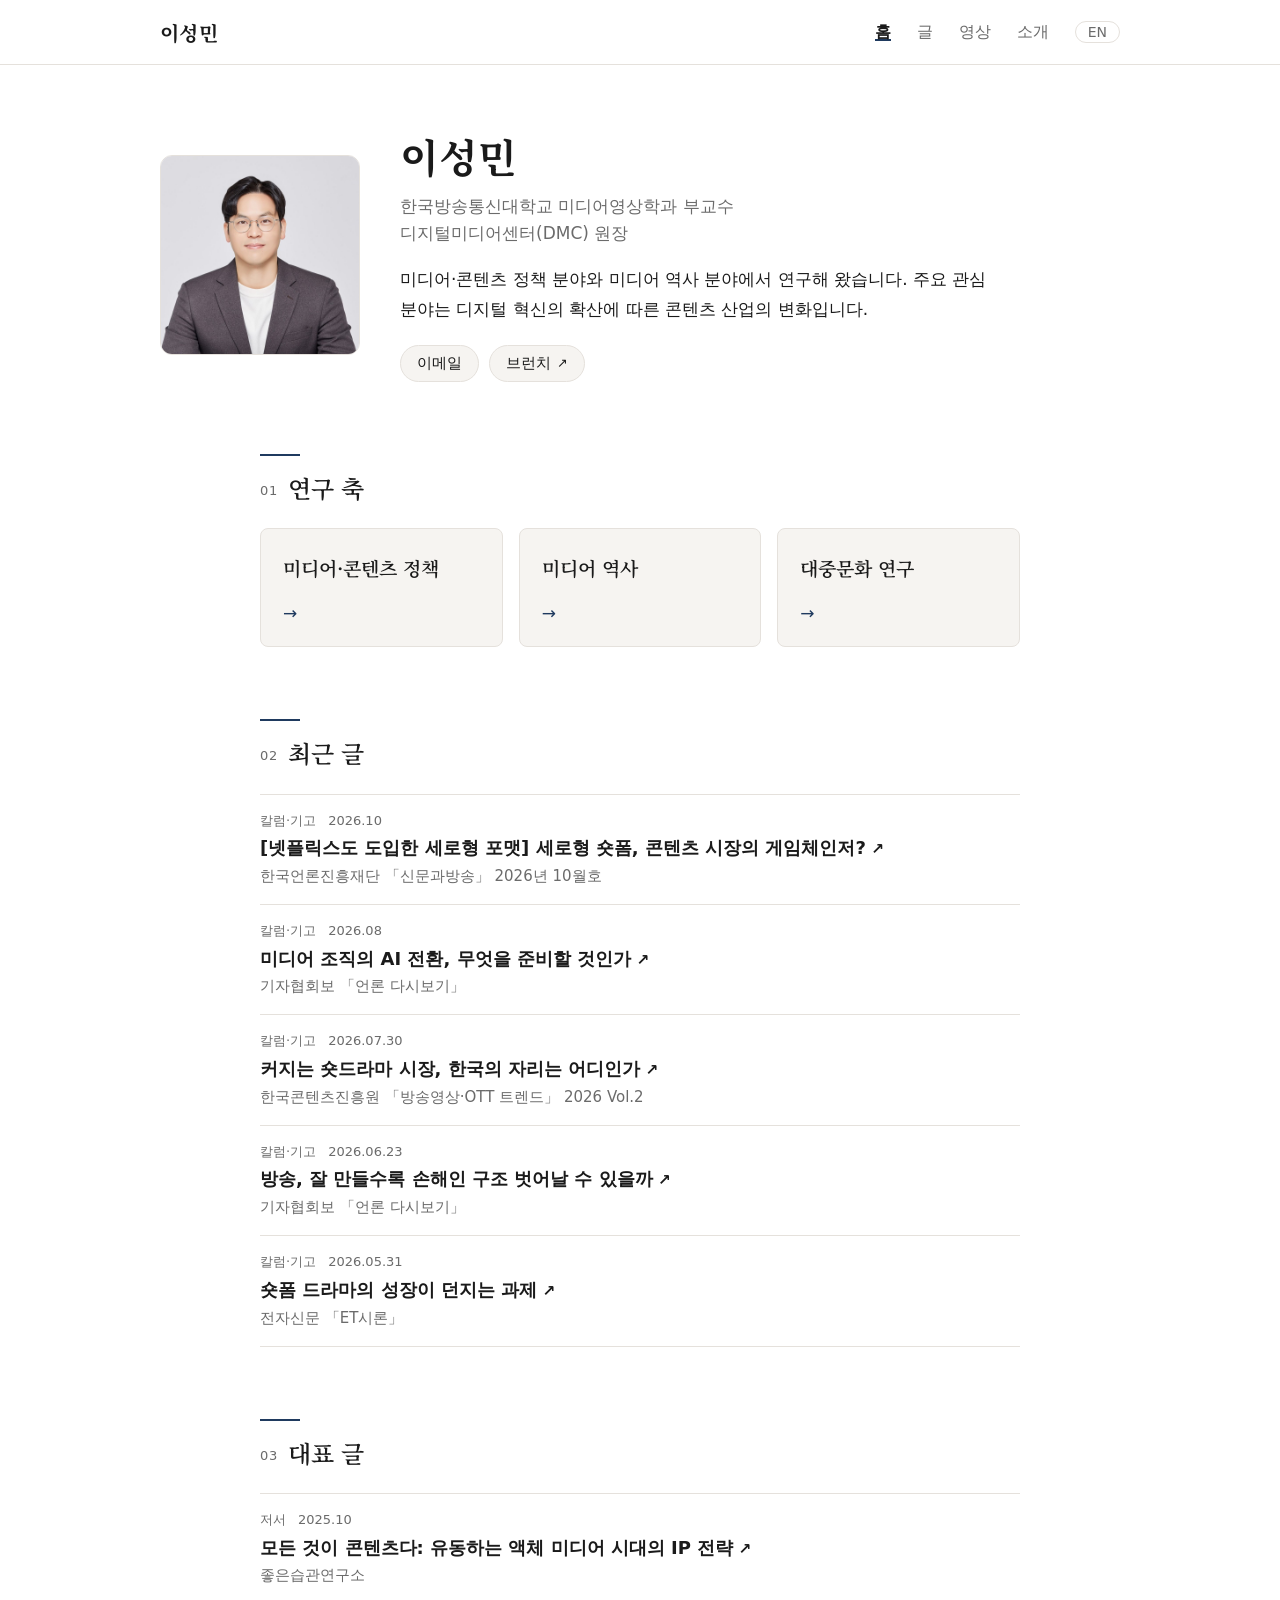
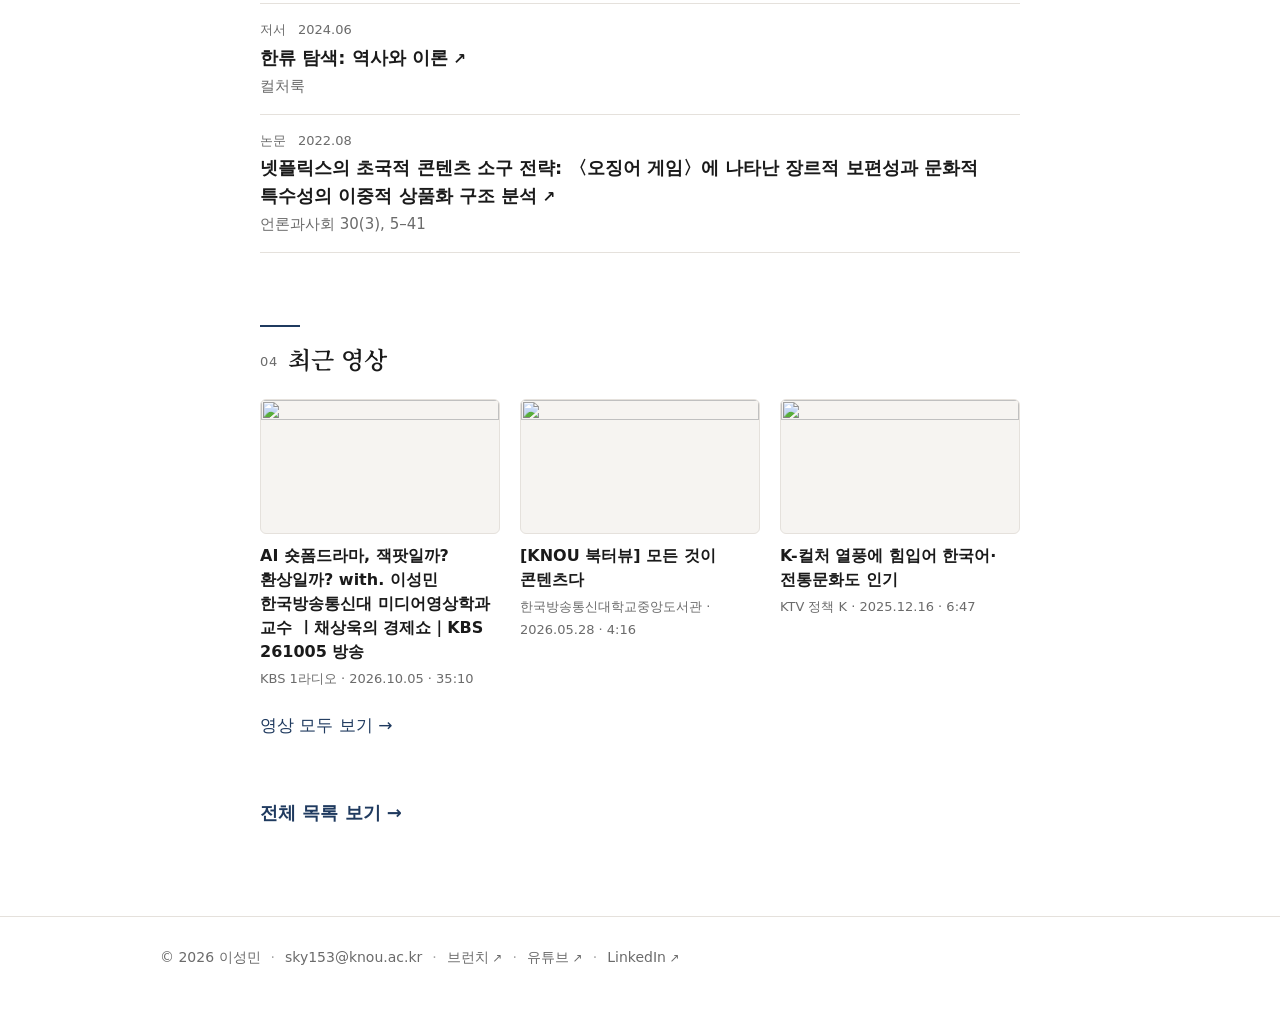
==== index.html @ f835ebbb "사이트 갱신" ====
<!DOCTYPE html><html lang="ko"><head><meta charset="utf-8"><meta name="viewport" content="width=device-width, initial-scale=1"><title>이성민 — 미디어·콘텐츠 연구자</title><meta name="description" content="미디어·콘텐츠 연구자 이성민의 칼럼·논문·저서·연구보고서와 강의·출연 영상 모음."><link rel="canonical" href="https://starskyplum153.github.io/"><link rel="alternate" hreflang="ko" href="https://starskyplum153.github.io/"><link rel="alternate" hreflang="en" href="https://starskyplum153.github.io/en/"><link rel="alternate" hreflang="x-default" href="https://starskyplum153.github.io/"><link rel="icon" type="image/svg+xml" href="/favicon.svg"><link rel="sitemap" href="/sitemap-index.xml"><meta name="color-scheme" content="dark light"><meta name="theme-color" content="#14110f" media="(prefers-color-scheme: dark)"><meta name="theme-color" content="#ffffff" media="(prefers-color-scheme: light)"><meta property="og:type" content="website"><meta property="og:site_name" content="이성민 — 미디어·콘텐츠 연구자"><meta property="og:title" content="이성민 — 미디어·콘텐츠 연구자"><meta property="og:description" content="미디어·콘텐츠 연구자 이성민의 칼럼·논문·저서·연구보고서와 강의·출연 영상 모음."><meta property="og:url" content="https://starskyplum153.github.io/"><meta property="og:locale" content="ko_KR"><meta property="og:image" content="https://starskyplum153.github.io/images/profile.jpg"><meta name="twitter:card" content="summary"><link rel="preconnect" href="https://fonts.googleapis.com"><link rel="preconnect" href="https://fonts.gstatic.com" crossorigin><link rel="preconnect" href="https://cdn.jsdelivr.net" crossorigin><link rel="stylesheet" href="https://fonts.googleapis.com/css2?family=Noto+Serif+KR:wght@600;700&display=swap"><link rel="stylesheet" href="https://cdn.jsdelivr.net/gh/orioncactus/pretendard@v1.3.9/dist/web/variable/pretendardvariable-dynamic-subset.min.css"><script>
      document.documentElement.classList.add('js');
      document.addEventListener('astro:after-swap', function () { document.documentElement.classList.add('js'); });
    </script><meta name="astro-view-transitions-enabled" content="true"><meta name="astro-view-transitions-fallback" content="animate"><script type="module" src="/_astro/ClientRouter.astro_astro_type_script_index_0_lang.CYDbzu1r.js"></script><link rel="stylesheet" href="/_astro/Base.D7Mw3_2_.css"><style>.video-title[data-astro-cid-bnnieqso],.video-meta[data-astro-cid-bnnieqso]{margin:0}.video-title[data-astro-cid-bnnieqso]{margin:10px 0 4px}
.work[data-astro-cid-6okrshuk]{border-top:1px solid var(--line);padding:20px 0}.work[data-astro-cid-6okrshuk].compact{padding:16px 0}.meta[data-astro-cid-6okrshuk]{color:var(--muted);font-variant-numeric:tabular-nums;gap:12px;font-size:13px;line-height:1.5;display:flex}.title[data-astro-cid-6okrshuk]{font-family:var(--sans);margin:4px 0 2px;font-size:18px;font-weight:700;line-height:1.55}.title[data-astro-cid-6okrshuk] a[data-astro-cid-6okrshuk]{color:var(--text)}.title[data-astro-cid-6okrshuk] a[data-astro-cid-6okrshuk]:hover{color:var(--accent)}.in-ko[data-astro-cid-6okrshuk]{color:var(--muted);margin-left:6px;font-size:13px;font-weight:400}.title-en[data-astro-cid-6okrshuk]{color:var(--muted);margin:0 0 2px;font-size:16px;font-style:italic;line-height:1.6}.byline[data-astro-cid-6okrshuk]{margin:2px 0 0;font-size:16px;line-height:1.6}.compact[data-astro-cid-6okrshuk] .byline[data-astro-cid-6okrshuk]{color:var(--muted);font-size:15px}.summary[data-astro-cid-6okrshuk]{color:var(--muted);margin:4px 0 0;font-size:14px;line-height:1.6}.extras[data-astro-cid-6okrshuk]{flex-wrap:wrap;gap:6px;margin:10px 0 0;display:flex}
.photo[data-astro-cid-6gkthxv2]{object-fit:cover;background:var(--surface);border-radius:12px;flex:none}.photo[data-astro-cid-6gkthxv2].round{border-radius:50%}.placeholder[data-astro-cid-6gkthxv2]{font-family:var(--serif);color:var(--accent);justify-content:center;align-items:center;font-size:64px;font-weight:700;display:flex}
.intro[data-astro-cid-bkwvb2u2]{grid-template-columns:200px 1fr;align-items:center;gap:40px;padding-top:16px;display:grid}.name[data-astro-cid-bkwvb2u2]{margin-bottom:10px;font-size:40px}.titles[data-astro-cid-bkwvb2u2]{color:var(--muted);flex-direction:column;margin:0;line-height:1.6;display:flex}.tagline[data-astro-cid-bkwvb2u2]{max-width:620px;margin:18px 0 0}@media (width<=640px){.intro[data-astro-cid-bkwvb2u2]{grid-template-columns:1fr;gap:24px}.intro[data-astro-cid-bkwvb2u2] .photo{width:140px;height:140px}.name[data-astro-cid-bkwvb2u2]{font-size:32px}}.axes[data-astro-cid-bkwvb2u2]{grid-template-columns:repeat(3,minmax(0,1fr));gap:16px;margin:0;padding:0;list-style:none;display:grid}.axes[data-astro-cid-bkwvb2u2] a[data-astro-cid-bkwvb2u2]{border:1px solid var(--line);background:var(--surface);height:100%;color:var(--text);border-radius:8px;flex-direction:column;gap:6px;padding:22px 22px 18px;display:flex}.axes[data-astro-cid-bkwvb2u2] a[data-astro-cid-bkwvb2u2]:hover{border-color:var(--accent);text-decoration:none}.axis-title[data-astro-cid-bkwvb2u2]{font-family:var(--serif);font-size:19px;font-weight:600}.axis-desc[data-astro-cid-bkwvb2u2]{color:var(--muted);font-size:15px;line-height:1.65}.axis-go[data-astro-cid-bkwvb2u2]{color:var(--accent);margin-top:auto;padding-top:8px}@media (width<=767px){.axes[data-astro-cid-bkwvb2u2]{grid-template-columns:1fr}}.home-videos[data-astro-cid-bkwvb2u2]{grid-template-columns:repeat(3,minmax(0,1fr))}@media (width<=767px){.home-videos[data-astro-cid-bkwvb2u2]{grid-template-columns:1fr}}.work-list[data-astro-cid-bkwvb2u2]{border-bottom:1px solid var(--line);margin:0;padding:0;list-style:none}.note[data-astro-cid-bkwvb2u2]{margin:-12px 0 16px}.more[data-astro-cid-bkwvb2u2]{margin:20px 0 0}.all-works[data-astro-cid-bkwvb2u2]{margin-top:56px;font-size:18px;font-weight:600}
</style></head><body><a class="skip-link" href="#main">본문 바로가기</a><header class="site-header" data-astro-cid-nen7h5rs><div class="container wide bar" data-astro-cid-nen7h5rs><a class="brand" href="/" data-astro-cid-nen7h5rs>이성민</a><button class="menu-toggle" type="button" aria-expanded="false" aria-controls="site-nav" aria-label="메뉴 열기" data-astro-cid-nen7h5rs><span aria-hidden="true" data-astro-cid-nen7h5rs></span></button><nav id="site-nav" class="site-nav" aria-label="주 메뉴" data-astro-cid-nen7h5rs><ul data-astro-cid-nen7h5rs><li data-astro-cid-nen7h5rs><a href="/" aria-current="page" data-astro-cid-nen7h5rs>홈</a></li><li data-astro-cid-nen7h5rs><a href="/works/" data-astro-cid-nen7h5rs>글</a></li><li data-astro-cid-nen7h5rs><a href="/videos/" data-astro-cid-nen7h5rs>영상</a></li><li data-astro-cid-nen7h5rs><a href="/about/" data-astro-cid-nen7h5rs>소개</a></li><li class="lang-switch" data-astro-cid-nen7h5rs><a href="/en/" hreflang="en" lang="en" aria-label="English version" data-lang-switch data-astro-cid-nen7h5rs>EN</a></li></ul></nav></div></header><script type="module">function e(){let e=document.querySelector(`.menu-toggle`),t=document.getElementById(`site-nav`);e&&t&&e.addEventListener(`click`,()=>{let n=e.getAttribute(`aria-expanded`)===`true`;e.setAttribute(`aria-expanded`,String(!n)),t.classList.toggle(`open`,!n)});let n=document.querySelector(`[data-lang-switch]`);n&&n.addEventListener(`click`,()=>{let e=new URL(n.href);e.search=location.search,n.href=e.href})}document.addEventListener(`astro:page-load`,e);</script><main id="main"><div class="container wide" data-astro-cid-bkwvb2u2><section class="intro" data-astro-cid-bkwvb2u2><img class="photo framed" src="/images/profile.jpg" alt="이성민" width="200" height="200" style="width:200px;height:200px" data-astro-cid-6gkthxv2><div class="intro-text" data-astro-cid-bkwvb2u2><h1 class="name" data-astro-cid-bkwvb2u2>이성민</h1><p class="titles" data-astro-cid-bkwvb2u2><span data-astro-cid-bkwvb2u2>한국방송통신대학교 미디어영상학과 부교수</span><span data-astro-cid-bkwvb2u2>디지털미디어센터(DMC) 원장</span></p><p class="tagline" data-astro-cid-bkwvb2u2>미디어·콘텐츠 정책 분야와 미디어 역사 분야에서 연구해 왔습니다. 주요 관심 분야는 디지털 혁신의 확산에 따른 콘텐츠 산업의 변화입니다.</p><div class="btn-row" data-astro-cid-bkwvb2u2><a class="btn" href="mailto:sky153@knou.ac.kr" data-astro-cid-bkwvb2u2>이메일</a><a class="btn ext" href="https://brunch.co.kr/@sky153" target="_blank" rel="noopener" data-astro-cid-bkwvb2u2>브런치</a></div></div></section></div><div class="container" data-astro-cid-bkwvb2u2><section class="section" aria-labelledby="h-axes" data-astro-cid-bkwvb2u2><h2 class="section-title" id="h-axes" data-astro-cid-bkwvb2u2><span class="section-num" data-astro-cid-bkwvb2u2>01</span>연구 축</h2><ul class="axes" data-astro-cid-bkwvb2u2><li data-astro-cid-bkwvb2u2><a href="/works/?topic=policy" data-astro-cid-bkwvb2u2><span class="axis-title" data-astro-cid-bkwvb2u2>미디어·콘텐츠 정책</span><span class="axis-go" aria-hidden="true" data-astro-cid-bkwvb2u2>→</span></a></li><li data-astro-cid-bkwvb2u2><a href="/works/?topic=history" data-astro-cid-bkwvb2u2><span class="axis-title" data-astro-cid-bkwvb2u2>미디어 역사</span><span class="axis-go" aria-hidden="true" data-astro-cid-bkwvb2u2>→</span></a></li><li data-astro-cid-bkwvb2u2><a href="/works/?topic=industry,hallyu" data-astro-cid-bkwvb2u2><span class="axis-title" data-astro-cid-bkwvb2u2>대중문화 연구</span><span class="axis-go" aria-hidden="true" data-astro-cid-bkwvb2u2>→</span></a></li></ul></section><section class="section" aria-labelledby="h-recent" data-astro-cid-bkwvb2u2><h2 class="section-title" id="h-recent" data-astro-cid-bkwvb2u2><span class="section-num" data-astro-cid-bkwvb2u2>02</span>최근 글</h2><ul class="work-list" data-astro-cid-bkwvb2u2><li class="work compact" data-tab="column" data-type="column" data-year="2026" data-topics="broadcast,industry" data-tags="숏폼|세로형 포맷|넷플릭스" data-search="[넷플릭스도도입한세로형포맷]세로형숏폼,콘텐츠시장의게임체인저?한국언론진흥재단「신문과방송」2026년10월호newspapers&amp;broadcasting(kpf)숏폼세로형포맷넷플릭스" data-astro-cid-6okrshuk><div class="meta" data-astro-cid-6okrshuk><span class="type" data-astro-cid-6okrshuk>칼럼·기고</span><time datetime="2026-10-01" data-astro-cid-6okrshuk>2026.10</time></div><h3 class="title" data-astro-cid-6okrshuk><a href="https://www.kpf.or.kr/synap/skin/doc.html?fn=P9FHH3F3AMP5QEJ.pdf&amp;rs=/synap/result/research/" target="_blank" rel="noopener" class="ext" data-astro-cid-6okrshuk>[넷플릭스도 도입한 세로형 포맷] 세로형 숏폼, 콘텐츠 시장의 게임체인저?</a></h3><p class="byline" data-astro-cid-6okrshuk>한국언론진흥재단 「신문과방송」 2026년 10월호</p></li><li class="work compact" data-tab="column" data-type="column" data-year="2026" data-topics="industry" data-tags="AI|언론사|제작 관행" data-search="미디어조직의ai전환,무엇을준비할것인가기자협회보「언론다시보기」journalistsassociationofkoreaai언론사제작관행" data-astro-cid-6okrshuk><div class="meta" data-astro-cid-6okrshuk><span class="type" data-astro-cid-6okrshuk>칼럼·기고</span><time datetime="2026-08-01" data-astro-cid-6okrshuk>2026.08</time></div><h3 class="title" data-astro-cid-6okrshuk><a href="http://www.journalist.or.kr/news/article.html?no=61535" target="_blank" rel="noopener" class="ext" data-astro-cid-6okrshuk>미디어 조직의 AI 전환, 무엇을 준비할 것인가</a></h3><p class="byline" data-astro-cid-6okrshuk>기자협회보 「언론 다시보기」</p></li><li class="work compact" data-tab="column" data-type="column" data-year="2026" data-topics="broadcast,industry" data-tags="숏폼|숏드라마|해외 플랫폼" data-search="커지는숏드라마시장,한국의자리는어디인가한국콘텐츠진흥원「방송영상·ott트렌드」2026vol.2koccabroadcasting&amp;otttrend숏폼숏드라마해외플랫폼" data-astro-cid-6okrshuk><div class="meta" data-astro-cid-6okrshuk><span class="type" data-astro-cid-6okrshuk>칼럼·기고</span><time datetime="2026-07-30" data-astro-cid-6okrshuk>2026.07.30</time></div><h3 class="title" data-astro-cid-6okrshuk><a href="https://www.kocca.kr/trendott/2026/vol02/spotlight_1.html" target="_blank" rel="noopener" class="ext" data-astro-cid-6okrshuk>커지는 숏드라마 시장, 한국의 자리는 어디인가</a></h3><p class="byline" data-astro-cid-6okrshuk>한국콘텐츠진흥원 「방송영상·OTT 트렌드」 2026 Vol.2</p></li><li class="work compact" data-tab="column" data-type="column" data-year="2026" data-topics="broadcast,policy" data-tags="제작비|재원 구조|지상파" data-search="방송,잘만들수록손해인구조벗어날수있을까기자협회보「언론다시보기」journalistsassociationofkorea제작비재원구조지상파" data-astro-cid-6okrshuk><div class="meta" data-astro-cid-6okrshuk><span class="type" data-astro-cid-6okrshuk>칼럼·기고</span><time datetime="2026-06-23" data-astro-cid-6okrshuk>2026.06.23</time></div><h3 class="title" data-astro-cid-6okrshuk><a href="http://www.journalist.or.kr/news/article.html?no=61136" target="_blank" rel="noopener" class="ext" data-astro-cid-6okrshuk>방송, 잘 만들수록 손해인 구조 벗어날 수 있을까</a></h3><p class="byline" data-astro-cid-6okrshuk>기자협회보 「언론 다시보기」</p></li><li class="work compact" data-tab="column" data-type="column" data-year="2026" data-topics="broadcast,industry" data-tags="숏폼|숏드라마" data-search="숏폼드라마의성장이던지는과제전자신문「et시론」electronictimes숏폼숏드라마" data-astro-cid-6okrshuk><div class="meta" data-astro-cid-6okrshuk><span class="type" data-astro-cid-6okrshuk>칼럼·기고</span><time datetime="2026-05-31" data-astro-cid-6okrshuk>2026.05.31</time></div><h3 class="title" data-astro-cid-6okrshuk><a href="https://www.etnews.com/20260531000069" target="_blank" rel="noopener" class="ext" data-astro-cid-6okrshuk>숏폼 드라마의 성장이 던지는 과제</a></h3><p class="byline" data-astro-cid-6okrshuk>전자신문 「ET시론」</p></li></ul></section><section class="section" aria-labelledby="h-featured" data-astro-cid-bkwvb2u2><h2 class="section-title" id="h-featured" data-astro-cid-bkwvb2u2><span class="section-num" data-astro-cid-bkwvb2u2>03</span>대표 글</h2><ul class="work-list" data-astro-cid-bkwvb2u2><li class="work compact" data-tab="publication" data-type="book" data-year="2025" data-topics="industry" data-tags="콘텐츠 IP|액체 미디어" data-search="모든것이콘텐츠다:유동하는액체미디어시대의ip전략everythingiscontent:ipstrategyintheageofliquidmedia좋은습관연구소콘텐츠ip액체미디어" data-astro-cid-6okrshuk><div class="meta" data-astro-cid-6okrshuk><span class="type" data-astro-cid-6okrshuk>저서</span><time datetime="2025-10-01" data-astro-cid-6okrshuk>2025.10</time></div><h3 class="title" data-astro-cid-6okrshuk><a href="https://www.aladin.co.kr/shop/wproduct.aspx?ItemId=372904233" target="_blank" rel="noopener" class="ext" data-astro-cid-6okrshuk>모든 것이 콘텐츠다: 유동하는 액체 미디어 시대의 IP 전략</a></h3><p class="byline" data-astro-cid-6okrshuk>좋은습관연구소</p></li><li class="work compact" data-tab="publication" data-type="book" data-year="2024" data-topics="hallyu,history" data-tags="한류|이론|수상작" data-search="한류탐색:역사와이론exploringhallyu:historyandtheory컬처룩제23회한국방송학회학술상저술부문한류이론수상작" data-astro-cid-6okrshuk><div class="meta" data-astro-cid-6okrshuk><span class="type" data-astro-cid-6okrshuk>저서</span><time datetime="2024-06-01" data-astro-cid-6okrshuk>2024.06</time></div><h3 class="title" data-astro-cid-6okrshuk><a href="https://www.aladin.co.kr/shop/wproduct.aspx?ItemId=341541608" target="_blank" rel="noopener" class="ext" data-astro-cid-6okrshuk>한류 탐색: 역사와 이론</a></h3><p class="byline" data-astro-cid-6okrshuk>컬처룩</p></li><li class="work compact" data-tab="publication" data-type="paper" data-year="2022" data-topics="broadcast,hallyu" data-tags="넷플릭스|오징어 게임|이중상품화" data-search="넷플릭스의초국적콘텐츠소구전략:〈오징어게임〉에나타난장르적보편성과문화적특수성의이중적상품화구조분석언론과사회30(3),5–41media&amp;society넷플릭스오징어게임이중상품화" data-astro-cid-6okrshuk><div class="meta" data-astro-cid-6okrshuk><span class="type" data-astro-cid-6okrshuk>논문</span><time datetime="2022-08-01" data-astro-cid-6okrshuk>2022.08</time></div><h3 class="title" data-astro-cid-6okrshuk><a href="https://doi.org/10.52874/medsoc.2022.08.30.3.5" target="_blank" rel="noopener" class="ext" data-astro-cid-6okrshuk>넷플릭스의 초국적 콘텐츠 소구 전략: 〈오징어 게임〉에 나타난 장르적 보편성과 문화적 특수성의 이중적 상품화 구조 분석</a></h3><p class="byline" data-astro-cid-6okrshuk>언론과사회 30(3), 5–41</p></li></ul></section><section class="section" aria-labelledby="h-videos" data-astro-cid-bkwvb2u2><h2 class="section-title" id="h-videos" data-astro-cid-bkwvb2u2><span class="section-num" data-astro-cid-bkwvb2u2>04</span>최근 영상</h2><ul class="video-grid home-videos" data-astro-cid-bkwvb2u2><li class="video-card" data-search="ai숏폼드라마,잭팟일까?환상일까?with.이성민한국방송통신대미디어영상학과교수ㅣ채상욱의경제쇼｜kbs261005방송kbs1라디오" data-astro-cid-bnnieqso><a href="https://www.youtube.com/watch?v=yx-SPOkgRG0" target="_blank" rel="noopener" data-astro-cid-bnnieqso><img class="video-thumb framed" src="https://i.ytimg.com/vi/yx-SPOkgRG0/hqdefault.jpg" alt="" loading="lazy" decoding="async" width="480" height="270" data-astro-cid-bnnieqso><p class="video-title" data-astro-cid-bnnieqso>AI 숏폼드라마, 잭팟일까? 환상일까? with. 이성민 한국방송통신대 미디어영상학과 교수 ㅣ채상욱의 경제쇼｜KBS 261005 방송<span class="visually-hidden" data-astro-cid-bnnieqso> (YouTube)</span></p><p class="video-meta" data-astro-cid-bnnieqso>KBS 1라디오 · 2026.10.05 · 35:10</p></a></li><li class="video-card" data-search="[knou북터뷰]모든것이콘텐츠다한국방송통신대학교중앙도서관" data-astro-cid-bnnieqso><a href="https://www.youtube.com/watch?v=ISzXc4Fq9uE" target="_blank" rel="noopener" data-astro-cid-bnnieqso><img class="video-thumb framed" src="https://i.ytimg.com/vi/ISzXc4Fq9uE/hqdefault.jpg" alt="" loading="lazy" decoding="async" width="480" height="270" data-astro-cid-bnnieqso><p class="video-title" data-astro-cid-bnnieqso>[KNOU 북터뷰] 모든 것이 콘텐츠다<span class="visually-hidden" data-astro-cid-bnnieqso> (YouTube)</span></p><p class="video-meta" data-astro-cid-bnnieqso>한국방송통신대학교중앙도서관 · 2026.05.28 · 4:16</p></a></li><li class="video-card" data-search="k-컬처열풍에힘입어한국어·전통문화도인기ktv정책k" data-astro-cid-bnnieqso><a href="https://www.youtube.com/watch?v=gNJNa_JSUPU" target="_blank" rel="noopener" data-astro-cid-bnnieqso><img class="video-thumb framed" src="https://i.ytimg.com/vi/gNJNa_JSUPU/hqdefault.jpg" alt="" loading="lazy" decoding="async" width="480" height="270" data-astro-cid-bnnieqso><p class="video-title" data-astro-cid-bnnieqso>K-컬처 열풍에 힘입어 한국어·전통문화도 인기<span class="visually-hidden" data-astro-cid-bnnieqso> (YouTube)</span></p><p class="video-meta" data-astro-cid-bnnieqso>KTV 정책 K · 2025.12.16 · 6:47</p></a></li></ul><p class="more" data-astro-cid-bkwvb2u2><a href="/videos/" data-astro-cid-bkwvb2u2>영상 모두 보기 →</a></p></section><p class="more all-works" data-astro-cid-bkwvb2u2><a href="/works/" data-astro-cid-bkwvb2u2>전체 목록 보기 →</a></p></div></main><footer class="site-footer" data-astro-cid-jo6i4kqk><div class="container wide" data-astro-cid-jo6i4kqk><p data-astro-cid-jo6i4kqk><span data-astro-cid-jo6i4kqk>© 2026 이성민</span><span class="sep" aria-hidden="true" data-astro-cid-jo6i4kqk>·</span><a href="mailto:sky153@knou.ac.kr" data-astro-cid-jo6i4kqk>sky153@knou.ac.kr</a><span class="sep" aria-hidden="true" data-astro-cid-jo6i4kqk>·</span><a href="https://brunch.co.kr/@sky153" target="_blank" rel="noopener" class="ext" data-astro-cid-jo6i4kqk>브런치</a><span class="sep" aria-hidden="true" data-astro-cid-jo6i4kqk>·</span><a href="https://www.youtube.com/playlist?list=PL-5cafgXe9J7DGE9fxFUkvdjP_FtW9LIz" target="_blank" rel="noopener" class="ext" data-astro-cid-jo6i4kqk>유튜브</a><span class="sep" aria-hidden="true" data-astro-cid-jo6i4kqk>·</span><a href="https://www.linkedin.com/in/sungmin-lee-b3a149120" target="_blank" rel="noopener" class="ext" data-astro-cid-jo6i4kqk>LinkedIn</a></p></div></footer></body></html>
---- _astro/Base.D7Mw3_2_.css ----
.astro-route-announcer{clip:rect(0 0 0 0);clip-path:inset(50%);white-space:nowrap;width:1px;height:1px;position:absolute;top:0;left:0;overflow:hidden}.site-header[data-astro-cid-nen7h5rs]{border-bottom:1px solid var(--line)}.bar[data-astro-cid-nen7h5rs]{flex-wrap:wrap;justify-content:space-between;align-items:center;gap:16px;min-height:64px;display:flex}.brand[data-astro-cid-nen7h5rs]{font-family:var(--serif);color:var(--text);letter-spacing:.02em;font-size:20px;font-weight:700}.brand[data-astro-cid-nen7h5rs]:hover{color:var(--accent);text-decoration:none}.site-nav[data-astro-cid-nen7h5rs] ul[data-astro-cid-nen7h5rs]{flex-wrap:wrap;align-items:center;gap:4px 26px;margin:0;padding:0;list-style:none;display:flex}.site-nav[data-astro-cid-nen7h5rs] a[data-astro-cid-nen7h5rs]{color:var(--muted);font-size:16px}.site-nav[data-astro-cid-nen7h5rs] a[data-astro-cid-nen7h5rs]:hover{color:var(--text);text-decoration:none}.site-nav[data-astro-cid-nen7h5rs] a[data-astro-cid-nen7h5rs][aria-current=page]{color:var(--text);box-shadow:inset 0 -2px 0 var(--accent);font-weight:600}.lang-switch[data-astro-cid-nen7h5rs] a[data-astro-cid-nen7h5rs]{border:1px solid var(--line);border-radius:999px;padding:2px 12px;font-size:14px}.lang-switch[data-astro-cid-nen7h5rs] a[data-astro-cid-nen7h5rs]:hover{border-color:var(--accent)}.menu-toggle[data-astro-cid-nen7h5rs]{display:none}@media (width<=767px){.js .menu-toggle[data-astro-cid-nen7h5rs]{width:44px;height:44px;color:var(--text);cursor:pointer;background:0 0;border:0;justify-content:center;align-items:center;margin-right:-10px;display:inline-flex}.menu-toggle[data-astro-cid-nen7h5rs] span[data-astro-cid-nen7h5rs],.menu-toggle[data-astro-cid-nen7h5rs] span[data-astro-cid-nen7h5rs]:before,.menu-toggle[data-astro-cid-nen7h5rs] span[data-astro-cid-nen7h5rs]:after{content:"";background:currentColor;width:22px;height:2px;display:block;position:relative}.menu-toggle[data-astro-cid-nen7h5rs] span[data-astro-cid-nen7h5rs]:before{position:absolute;top:-7px}.menu-toggle[data-astro-cid-nen7h5rs] span[data-astro-cid-nen7h5rs]:after{position:absolute;top:7px}.menu-toggle[data-astro-cid-nen7h5rs][aria-expanded=true] span[data-astro-cid-nen7h5rs]{background:0 0}.menu-toggle[data-astro-cid-nen7h5rs][aria-expanded=true] span[data-astro-cid-nen7h5rs]:before{top:0;transform:rotate(45deg)}.menu-toggle[data-astro-cid-nen7h5rs][aria-expanded=true] span[data-astro-cid-nen7h5rs]:after{top:0;transform:rotate(-45deg)}.js .site-nav[data-astro-cid-nen7h5rs]{width:100%;display:none}.js .site-nav[data-astro-cid-nen7h5rs].open{display:block}.site-nav[data-astro-cid-nen7h5rs]{padding-bottom:12px}.js .site-nav[data-astro-cid-nen7h5rs] ul[data-astro-cid-nen7h5rs]{flex-direction:column;align-items:flex-start;gap:0}.js .site-nav[data-astro-cid-nen7h5rs] li[data-astro-cid-nen7h5rs]{width:100%}.js .site-nav[data-astro-cid-nen7h5rs] li[data-astro-cid-nen7h5rs] a[data-astro-cid-nen7h5rs]{padding:10px 0;display:block}.js .site-nav[data-astro-cid-nen7h5rs] .lang-switch[data-astro-cid-nen7h5rs] a[data-astro-cid-nen7h5rs]{margin-top:8px;padding:2px 12px;display:inline-block}}.site-footer[data-astro-cid-jo6i4kqk]{border-top:1px solid var(--line);color:var(--muted);padding:28px 0 40px;font-size:14px}.site-footer[data-astro-cid-jo6i4kqk] p[data-astro-cid-jo6i4kqk]{flex-wrap:wrap;gap:4px 10px;margin:0;display:flex}.site-footer[data-astro-cid-jo6i4kqk] a[data-astro-cid-jo6i4kqk]{color:var(--muted)}.site-footer[data-astro-cid-jo6i4kqk] a[data-astro-cid-jo6i4kqk]:hover{color:var(--text)}.sep[data-astro-cid-jo6i4kqk]{opacity:.6}:root{--bg:#14110f;--surface:#1d1917;--text:#ece8e3;--muted:#a09a92;--line:#2c2723;--accent:#9db8d8;--accent-soft:#24303d;--serif:"Noto Serif KR", "Nanum Myeongjo", serif;--sans:"Pretendard Variable", Pretendard, "Noto Sans KR", -apple-system, BlinkMacSystemFont, system-ui, sans-serif;--w-text:760px;--w-wide:960px;--gutter:20px;color-scheme:dark}@media (prefers-color-scheme:light){:root:not([data-theme=dark]){--bg:#fff;--surface:#f6f4f1;--text:#1a1a1a;--muted:#6b6b6b;--line:#e5e1dc;--accent:#1f3a5f;--accent-soft:#eef2f7;color-scheme:light}}*,:before,:after{box-sizing:border-box}html{-webkit-text-size-adjust:100%}body{background:var(--bg);color:var(--text);font-family:var(--sans);word-break:keep-all;overflow-wrap:anywhere;-webkit-font-smoothing:antialiased;margin:0;font-size:17px;font-weight:400;line-height:1.75}[hidden]{display:none!important}img{max-width:100%;height:auto;display:block}a{color:var(--accent);text-underline-offset:3px;text-decoration:none}a:hover{text-decoration:underline}:focus-visible{outline:2px solid var(--accent);outline-offset:3px;border-radius:2px}h1,h2,h3{font-family:var(--serif);margin:0;font-weight:700;line-height:1.35}.visually-hidden{clip:rect(0 0 0 0);white-space:nowrap;border:0;width:1px;height:1px;margin:-1px;padding:0;overflow:hidden;position:absolute!important}.skip-link{z-index:100;background:var(--surface);color:var(--text);border:1px solid var(--line);padding:8px 14px;position:absolute;top:-48px;left:8px}.skip-link:focus{top:8px}.container{max-width:calc(var(--w-text) + var(--gutter) * 2);padding:0 var(--gutter);margin:0 auto}.container.wide{max-width:calc(var(--w-wide) + var(--gutter) * 2)}main{min-height:60vh;padding:48px 0 88px}.section{margin-top:72px}.section-title{margin-bottom:24px;font-size:24px;font-weight:600}.section-title:before{content:"";background:var(--accent);width:40px;height:2px;margin-bottom:16px;display:block}.section-num{font-family:var(--sans);color:var(--muted);letter-spacing:.05em;vertical-align:3px;margin-right:10px;font-size:13px;font-weight:500}.page-title{margin-bottom:12px;font-size:32px}.page-title:before{content:"";background:var(--accent);width:40px;height:2px;margin-bottom:18px;display:block}.page-lead{color:var(--muted);margin:0 0 32px}.muted{color:var(--muted)}.small{font-size:14px}.ext:after{content:" ↗";font-size:.85em}.btn{border:1px solid var(--line);background:var(--surface);color:var(--text);font:inherit;cursor:pointer;border-radius:999px;align-items:center;gap:6px;padding:7px 16px;font-size:15px;line-height:1.4;display:inline-flex}.btn:hover{border-color:var(--accent);color:var(--accent);text-decoration:none}.btn-row{flex-wrap:wrap;gap:10px;margin-top:20px;display:flex}.chip{border:1px solid var(--line);background:var(--surface);color:var(--text);font:inherit;cursor:pointer;border-radius:999px;align-items:center;gap:4px;padding:4px 12px;font-size:14px;line-height:1.5;display:inline-flex}.chip:hover{border-color:var(--accent);text-decoration:none}.chip[aria-pressed=true]{background:var(--accent-soft);border-color:var(--accent);color:var(--accent);font-weight:600}.chip .count{color:var(--muted);font-size:11px;font-weight:400}.chip.sm{padding:2px 10px;font-size:13px}.chip-row{flex-wrap:wrap;gap:8px;display:flex}.mini{border:1px solid var(--line);border-radius:4px;padding:1px 9px;font-size:13px;line-height:1.5;display:inline-block}.mini.link{color:var(--accent)}.mini.topic{color:var(--text);background:var(--surface);font-weight:600}.mini.tag{color:var(--muted);border-color:#0000;padding:1px 4px}.mini:hover{border-color:var(--accent);text-decoration:none}.framed{border:1px solid var(--line)}.timeline{margin:0;padding:0;list-style:none}.timeline li{border-top:1px solid var(--line);grid-template-columns:150px 1fr;gap:16px;padding:8px 0;display:grid}.timeline li:last-child{border-bottom:1px solid var(--line)}.timeline .period{color:var(--muted);font-variant-numeric:tabular-nums}@media (width<=560px){.timeline li{grid-template-columns:1fr;gap:0}}.plain-list{margin:0;padding:0;list-style:none}.plain-list li{padding:6px 0}input[type=search],select{font:inherit;color:var(--text);background:var(--surface);border:1px solid var(--line);border-radius:6px;padding:8px 12px;font-size:15px}input[type=search]::placeholder{color:var(--muted);opacity:1}input[type=search]:focus,select:focus{border-color:var(--accent);box-shadow:0 0 0 1px var(--accent);outline:none}.needs-js{display:none}.js .needs-js{display:block}.video-grid{grid-template-columns:repeat(3,minmax(0,1fr));gap:28px 20px;margin:0;padding:0;list-style:none;display:grid}@media (width<=900px){.video-grid{grid-template-columns:repeat(2,minmax(0,1fr))}}@media (width<=560px){.video-grid{grid-template-columns:1fr}}.video-card a{color:var(--text);display:block}.video-card a:hover{text-decoration:none}.video-card a:hover .video-title{color:var(--accent);text-decoration:underline}.video-thumb{aspect-ratio:16/9;object-fit:cover;background:var(--surface);border-radius:6px;width:100%}.video-title{margin:10px 0 4px;font-size:16px;font-weight:600;line-height:1.5}.video-meta{color:var(--muted);font-size:13px}
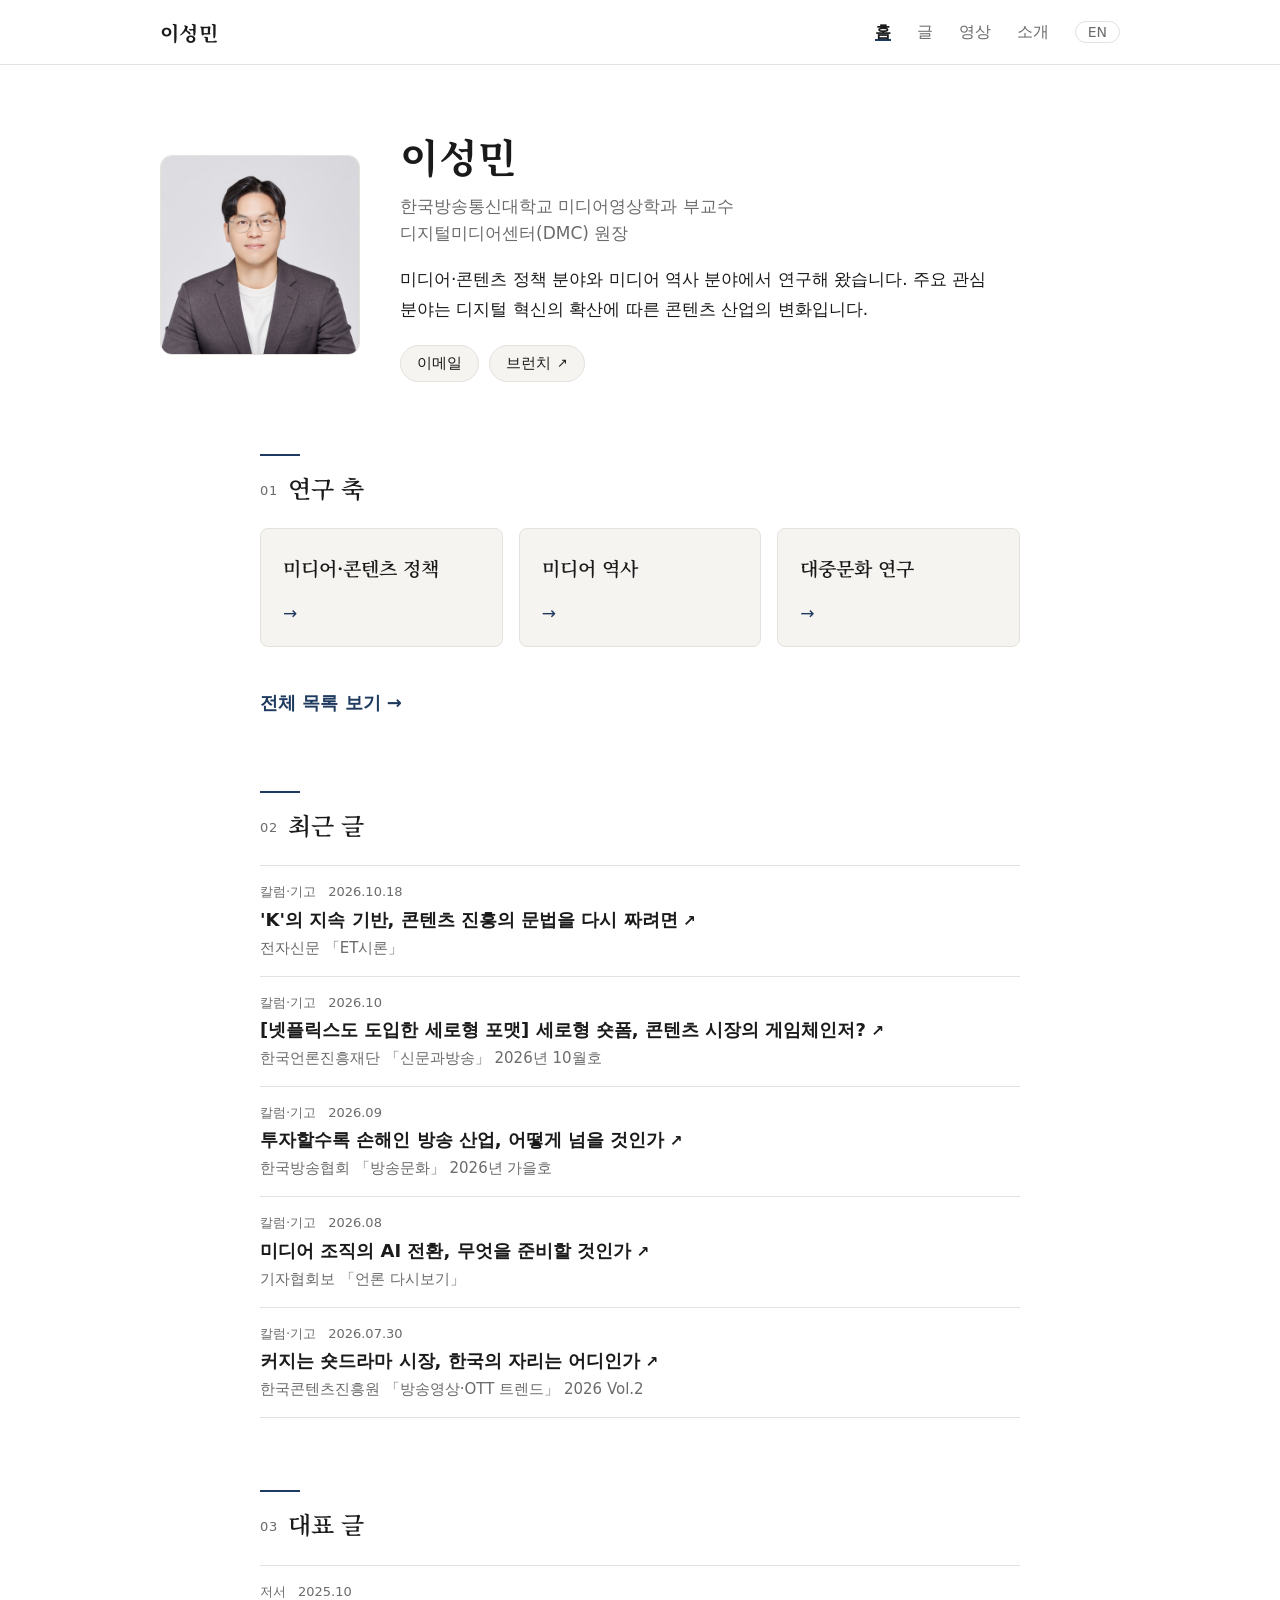
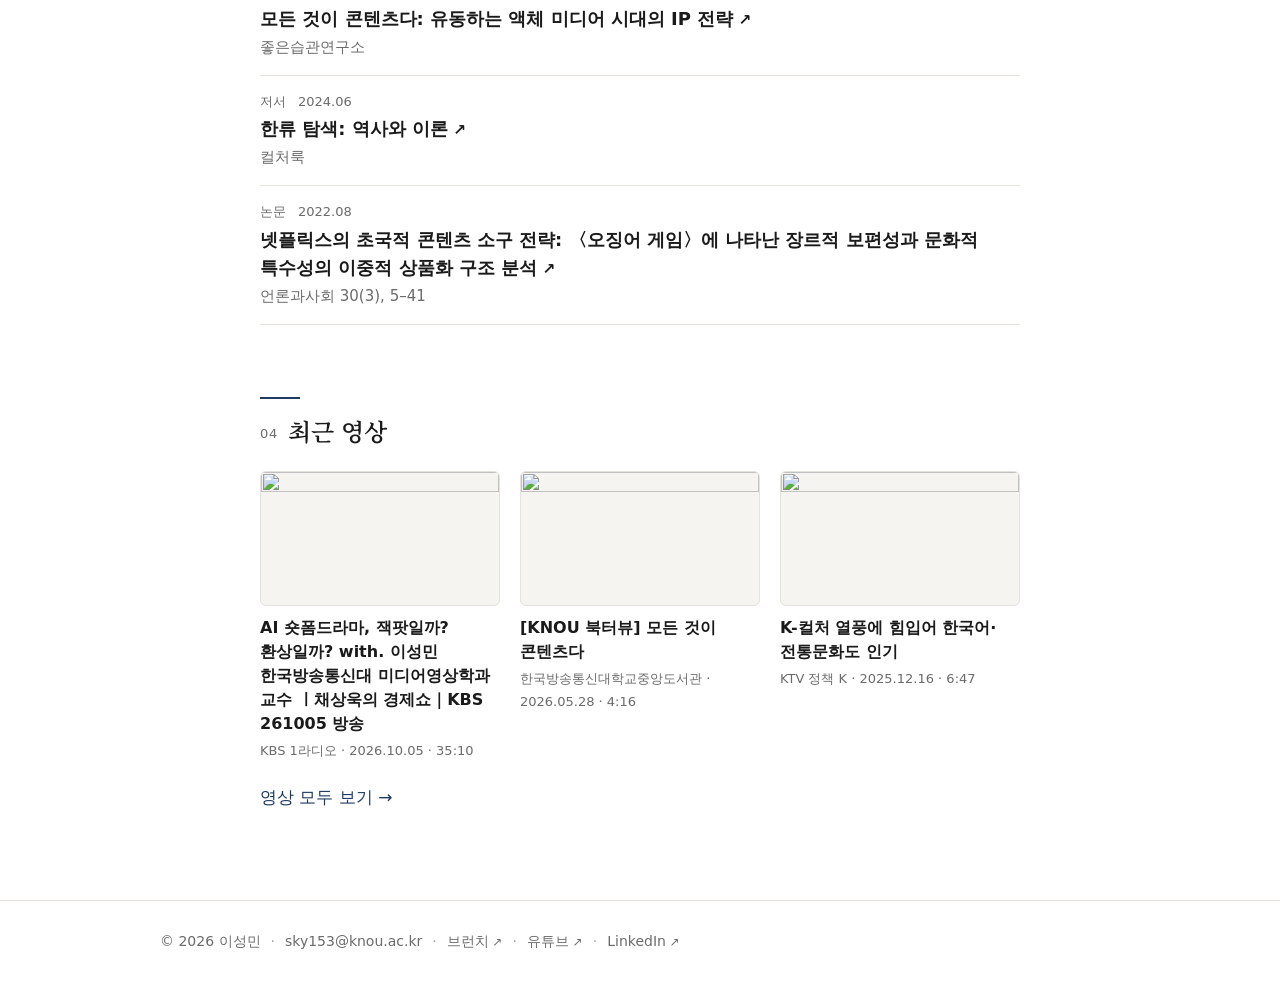
==== commit 381961cd: "사이트 갱신" ====
--- a/index.html
+++ b/index.html
@@ -4,5 +4,5 @@
     </script><meta name="astro-view-transitions-enabled" content="true"><meta name="astro-view-transitions-fallback" content="animate"><script type="module" src="/_astro/ClientRouter.astro_astro_type_script_index_0_lang.CYDbzu1r.js"></script><link rel="stylesheet" href="/_astro/Base.D7Mw3_2_.css"><style>.video-title[data-astro-cid-bnnieqso],.video-meta[data-astro-cid-bnnieqso]{margin:0}.video-title[data-astro-cid-bnnieqso]{margin:10px 0 4px}
 .work[data-astro-cid-6okrshuk]{border-top:1px solid var(--line);padding:20px 0}.work[data-astro-cid-6okrshuk].compact{padding:16px 0}.meta[data-astro-cid-6okrshuk]{color:var(--muted);font-variant-numeric:tabular-nums;gap:12px;font-size:13px;line-height:1.5;display:flex}.title[data-astro-cid-6okrshuk]{font-family:var(--sans);margin:4px 0 2px;font-size:18px;font-weight:700;line-height:1.55}.title[data-astro-cid-6okrshuk] a[data-astro-cid-6okrshuk]{color:var(--text)}.title[data-astro-cid-6okrshuk] a[data-astro-cid-6okrshuk]:hover{color:var(--accent)}.in-ko[data-astro-cid-6okrshuk]{color:var(--muted);margin-left:6px;font-size:13px;font-weight:400}.title-en[data-astro-cid-6okrshuk]{color:var(--muted);margin:0 0 2px;font-size:16px;font-style:italic;line-height:1.6}.byline[data-astro-cid-6okrshuk]{margin:2px 0 0;font-size:16px;line-height:1.6}.compact[data-astro-cid-6okrshuk] .byline[data-astro-cid-6okrshuk]{color:var(--muted);font-size:15px}.summary[data-astro-cid-6okrshuk]{color:var(--muted);margin:4px 0 0;font-size:14px;line-height:1.6}.extras[data-astro-cid-6okrshuk]{flex-wrap:wrap;gap:6px;margin:10px 0 0;display:flex}
 .photo[data-astro-cid-6gkthxv2]{object-fit:cover;background:var(--surface);border-radius:12px;flex:none}.photo[data-astro-cid-6gkthxv2].round{border-radius:50%}.placeholder[data-astro-cid-6gkthxv2]{font-family:var(--serif);color:var(--accent);justify-content:center;align-items:center;font-size:64px;font-weight:700;display:flex}
-.intro[data-astro-cid-bkwvb2u2]{grid-template-columns:200px 1fr;align-items:center;gap:40px;padding-top:16px;display:grid}.name[data-astro-cid-bkwvb2u2]{margin-bottom:10px;font-size:40px}.titles[data-astro-cid-bkwvb2u2]{color:var(--muted);flex-direction:column;margin:0;line-height:1.6;display:flex}.tagline[data-astro-cid-bkwvb2u2]{max-width:620px;margin:18px 0 0}@media (width<=640px){.intro[data-astro-cid-bkwvb2u2]{grid-template-columns:1fr;gap:24px}.intro[data-astro-cid-bkwvb2u2] .photo{width:140px;height:140px}.name[data-astro-cid-bkwvb2u2]{font-size:32px}}.axes[data-astro-cid-bkwvb2u2]{grid-template-columns:repeat(3,minmax(0,1fr));gap:16px;margin:0;padding:0;list-style:none;display:grid}.axes[data-astro-cid-bkwvb2u2] a[data-astro-cid-bkwvb2u2]{border:1px solid var(--line);background:var(--surface);height:100%;color:var(--text);border-radius:8px;flex-direction:column;gap:6px;padding:22px 22px 18px;display:flex}.axes[data-astro-cid-bkwvb2u2] a[data-astro-cid-bkwvb2u2]:hover{border-color:var(--accent);text-decoration:none}.axis-title[data-astro-cid-bkwvb2u2]{font-family:var(--serif);font-size:19px;font-weight:600}.axis-desc[data-astro-cid-bkwvb2u2]{color:var(--muted);font-size:15px;line-height:1.65}.axis-go[data-astro-cid-bkwvb2u2]{color:var(--accent);margin-top:auto;padding-top:8px}@media (width<=767px){.axes[data-astro-cid-bkwvb2u2]{grid-template-columns:1fr}}.home-videos[data-astro-cid-bkwvb2u2]{grid-template-columns:repeat(3,minmax(0,1fr))}@media (width<=767px){.home-videos[data-astro-cid-bkwvb2u2]{grid-template-columns:1fr}}.work-list[data-astro-cid-bkwvb2u2]{border-bottom:1px solid var(--line);margin:0;padding:0;list-style:none}.note[data-astro-cid-bkwvb2u2]{margin:-12px 0 16px}.more[data-astro-cid-bkwvb2u2]{margin:20px 0 0}.all-works[data-astro-cid-bkwvb2u2]{margin-top:56px;font-size:18px;font-weight:600}
-</style></head><body><a class="skip-link" href="#main">본문 바로가기</a><header class="site-header" data-astro-cid-nen7h5rs><div class="container wide bar" data-astro-cid-nen7h5rs><a class="brand" href="/" data-astro-cid-nen7h5rs>이성민</a><button class="menu-toggle" type="button" aria-expanded="false" aria-controls="site-nav" aria-label="메뉴 열기" data-astro-cid-nen7h5rs><span aria-hidden="true" data-astro-cid-nen7h5rs></span></button><nav id="site-nav" class="site-nav" aria-label="주 메뉴" data-astro-cid-nen7h5rs><ul data-astro-cid-nen7h5rs><li data-astro-cid-nen7h5rs><a href="/" aria-current="page" data-astro-cid-nen7h5rs>홈</a></li><li data-astro-cid-nen7h5rs><a href="/works/" data-astro-cid-nen7h5rs>글</a></li><li data-astro-cid-nen7h5rs><a href="/videos/" data-astro-cid-nen7h5rs>영상</a></li><li data-astro-cid-nen7h5rs><a href="/about/" data-astro-cid-nen7h5rs>소개</a></li><li class="lang-switch" data-astro-cid-nen7h5rs><a href="/en/" hreflang="en" lang="en" aria-label="English version" data-lang-switch data-astro-cid-nen7h5rs>EN</a></li></ul></nav></div></header><script type="module">function e(){let e=document.querySelector(`.menu-toggle`),t=document.getElementById(`site-nav`);e&&t&&e.addEventListener(`click`,()=>{let n=e.getAttribute(`aria-expanded`)===`true`;e.setAttribute(`aria-expanded`,String(!n)),t.classList.toggle(`open`,!n)});let n=document.querySelector(`[data-lang-switch]`);n&&n.addEventListener(`click`,()=>{let e=new URL(n.href);e.search=location.search,n.href=e.href})}document.addEventListener(`astro:page-load`,e);</script><main id="main"><div class="container wide" data-astro-cid-bkwvb2u2><section class="intro" data-astro-cid-bkwvb2u2><img class="photo framed" src="/images/profile.jpg" alt="이성민" width="200" height="200" style="width:200px;height:200px" data-astro-cid-6gkthxv2><div class="intro-text" data-astro-cid-bkwvb2u2><h1 class="name" data-astro-cid-bkwvb2u2>이성민</h1><p class="titles" data-astro-cid-bkwvb2u2><span data-astro-cid-bkwvb2u2>한국방송통신대학교 미디어영상학과 부교수</span><span data-astro-cid-bkwvb2u2>디지털미디어센터(DMC) 원장</span></p><p class="tagline" data-astro-cid-bkwvb2u2>미디어·콘텐츠 정책 분야와 미디어 역사 분야에서 연구해 왔습니다. 주요 관심 분야는 디지털 혁신의 확산에 따른 콘텐츠 산업의 변화입니다.</p><div class="btn-row" data-astro-cid-bkwvb2u2><a class="btn" href="mailto:sky153@knou.ac.kr" data-astro-cid-bkwvb2u2>이메일</a><a class="btn ext" href="https://brunch.co.kr/@sky153" target="_blank" rel="noopener" data-astro-cid-bkwvb2u2>브런치</a></div></div></section></div><div class="container" data-astro-cid-bkwvb2u2><section class="section" aria-labelledby="h-axes" data-astro-cid-bkwvb2u2><h2 class="section-title" id="h-axes" data-astro-cid-bkwvb2u2><span class="section-num" data-astro-cid-bkwvb2u2>01</span>연구 축</h2><ul class="axes" data-astro-cid-bkwvb2u2><li data-astro-cid-bkwvb2u2><a href="/works/?topic=policy" data-astro-cid-bkwvb2u2><span class="axis-title" data-astro-cid-bkwvb2u2>미디어·콘텐츠 정책</span><span class="axis-go" aria-hidden="true" data-astro-cid-bkwvb2u2>→</span></a></li><li data-astro-cid-bkwvb2u2><a href="/works/?topic=history" data-astro-cid-bkwvb2u2><span class="axis-title" data-astro-cid-bkwvb2u2>미디어 역사</span><span class="axis-go" aria-hidden="true" data-astro-cid-bkwvb2u2>→</span></a></li><li data-astro-cid-bkwvb2u2><a href="/works/?topic=industry,hallyu" data-astro-cid-bkwvb2u2><span class="axis-title" data-astro-cid-bkwvb2u2>대중문화 연구</span><span class="axis-go" aria-hidden="true" data-astro-cid-bkwvb2u2>→</span></a></li></ul></section><section class="section" aria-labelledby="h-recent" data-astro-cid-bkwvb2u2><h2 class="section-title" id="h-recent" data-astro-cid-bkwvb2u2><span class="section-num" data-astro-cid-bkwvb2u2>02</span>최근 글</h2><ul class="work-list" data-astro-cid-bkwvb2u2><li class="work compact" data-tab="column" data-type="column" data-year="2026" data-topics="broadcast,industry" data-tags="숏폼|세로형 포맷|넷플릭스" data-search="[넷플릭스도도입한세로형포맷]세로형숏폼,콘텐츠시장의게임체인저?한국언론진흥재단「신문과방송」2026년10월호newspapers&amp;broadcasting(kpf)숏폼세로형포맷넷플릭스" data-astro-cid-6okrshuk><div class="meta" data-astro-cid-6okrshuk><span class="type" data-astro-cid-6okrshuk>칼럼·기고</span><time datetime="2026-10-01" data-astro-cid-6okrshuk>2026.10</time></div><h3 class="title" data-astro-cid-6okrshuk><a href="https://www.kpf.or.kr/synap/skin/doc.html?fn=P9FHH3F3AMP5QEJ.pdf&amp;rs=/synap/result/research/" target="_blank" rel="noopener" class="ext" data-astro-cid-6okrshuk>[넷플릭스도 도입한 세로형 포맷] 세로형 숏폼, 콘텐츠 시장의 게임체인저?</a></h3><p class="byline" data-astro-cid-6okrshuk>한국언론진흥재단 「신문과방송」 2026년 10월호</p></li><li class="work compact" data-tab="column" data-type="column" data-year="2026" data-topics="industry" data-tags="AI|언론사|제작 관행" data-search="미디어조직의ai전환,무엇을준비할것인가기자협회보「언론다시보기」journalistsassociationofkoreaai언론사제작관행" data-astro-cid-6okrshuk><div class="meta" data-astro-cid-6okrshuk><span class="type" data-astro-cid-6okrshuk>칼럼·기고</span><time datetime="2026-08-01" data-astro-cid-6okrshuk>2026.08</time></div><h3 class="title" data-astro-cid-6okrshuk><a href="http://www.journalist.or.kr/news/article.html?no=61535" target="_blank" rel="noopener" class="ext" data-astro-cid-6okrshuk>미디어 조직의 AI 전환, 무엇을 준비할 것인가</a></h3><p class="byline" data-astro-cid-6okrshuk>기자협회보 「언론 다시보기」</p></li><li class="work compact" data-tab="column" data-type="column" data-year="2026" data-topics="broadcast,industry" data-tags="숏폼|숏드라마|해외 플랫폼" data-search="커지는숏드라마시장,한국의자리는어디인가한국콘텐츠진흥원「방송영상·ott트렌드」2026vol.2koccabroadcasting&amp;otttrend숏폼숏드라마해외플랫폼" data-astro-cid-6okrshuk><div class="meta" data-astro-cid-6okrshuk><span class="type" data-astro-cid-6okrshuk>칼럼·기고</span><time datetime="2026-07-30" data-astro-cid-6okrshuk>2026.07.30</time></div><h3 class="title" data-astro-cid-6okrshuk><a href="https://www.kocca.kr/trendott/2026/vol02/spotlight_1.html" target="_blank" rel="noopener" class="ext" data-astro-cid-6okrshuk>커지는 숏드라마 시장, 한국의 자리는 어디인가</a></h3><p class="byline" data-astro-cid-6okrshuk>한국콘텐츠진흥원 「방송영상·OTT 트렌드」 2026 Vol.2</p></li><li class="work compact" data-tab="column" data-type="column" data-year="2026" data-topics="broadcast,policy" data-tags="제작비|재원 구조|지상파" data-search="방송,잘만들수록손해인구조벗어날수있을까기자협회보「언론다시보기」journalistsassociationofkorea제작비재원구조지상파" data-astro-cid-6okrshuk><div class="meta" data-astro-cid-6okrshuk><span class="type" data-astro-cid-6okrshuk>칼럼·기고</span><time datetime="2026-06-23" data-astro-cid-6okrshuk>2026.06.23</time></div><h3 class="title" data-astro-cid-6okrshuk><a href="http://www.journalist.or.kr/news/article.html?no=61136" target="_blank" rel="noopener" class="ext" data-astro-cid-6okrshuk>방송, 잘 만들수록 손해인 구조 벗어날 수 있을까</a></h3><p class="byline" data-astro-cid-6okrshuk>기자협회보 「언론 다시보기」</p></li><li class="work compact" data-tab="column" data-type="column" data-year="2026" data-topics="broadcast,industry" data-tags="숏폼|숏드라마" data-search="숏폼드라마의성장이던지는과제전자신문「et시론」electronictimes숏폼숏드라마" data-astro-cid-6okrshuk><div class="meta" data-astro-cid-6okrshuk><span class="type" data-astro-cid-6okrshuk>칼럼·기고</span><time datetime="2026-05-31" data-astro-cid-6okrshuk>2026.05.31</time></div><h3 class="title" data-astro-cid-6okrshuk><a href="https://www.etnews.com/20260531000069" target="_blank" rel="noopener" class="ext" data-astro-cid-6okrshuk>숏폼 드라마의 성장이 던지는 과제</a></h3><p class="byline" data-astro-cid-6okrshuk>전자신문 「ET시론」</p></li></ul></section><section class="section" aria-labelledby="h-featured" data-astro-cid-bkwvb2u2><h2 class="section-title" id="h-featured" data-astro-cid-bkwvb2u2><span class="section-num" data-astro-cid-bkwvb2u2>03</span>대표 글</h2><ul class="work-list" data-astro-cid-bkwvb2u2><li class="work compact" data-tab="publication" data-type="book" data-year="2025" data-topics="industry" data-tags="콘텐츠 IP|액체 미디어" data-search="모든것이콘텐츠다:유동하는액체미디어시대의ip전략everythingiscontent:ipstrategyintheageofliquidmedia좋은습관연구소콘텐츠ip액체미디어" data-astro-cid-6okrshuk><div class="meta" data-astro-cid-6okrshuk><span class="type" data-astro-cid-6okrshuk>저서</span><time datetime="2025-10-01" data-astro-cid-6okrshuk>2025.10</time></div><h3 class="title" data-astro-cid-6okrshuk><a href="https://www.aladin.co.kr/shop/wproduct.aspx?ItemId=372904233" target="_blank" rel="noopener" class="ext" data-astro-cid-6okrshuk>모든 것이 콘텐츠다: 유동하는 액체 미디어 시대의 IP 전략</a></h3><p class="byline" data-astro-cid-6okrshuk>좋은습관연구소</p></li><li class="work compact" data-tab="publication" data-type="book" data-year="2024" data-topics="hallyu,history" data-tags="한류|이론|수상작" data-search="한류탐색:역사와이론exploringhallyu:historyandtheory컬처룩제23회한국방송학회학술상저술부문한류이론수상작" data-astro-cid-6okrshuk><div class="meta" data-astro-cid-6okrshuk><span class="type" data-astro-cid-6okrshuk>저서</span><time datetime="2024-06-01" data-astro-cid-6okrshuk>2024.06</time></div><h3 class="title" data-astro-cid-6okrshuk><a href="https://www.aladin.co.kr/shop/wproduct.aspx?ItemId=341541608" target="_blank" rel="noopener" class="ext" data-astro-cid-6okrshuk>한류 탐색: 역사와 이론</a></h3><p class="byline" data-astro-cid-6okrshuk>컬처룩</p></li><li class="work compact" data-tab="publication" data-type="paper" data-year="2022" data-topics="broadcast,hallyu" data-tags="넷플릭스|오징어 게임|이중상품화" data-search="넷플릭스의초국적콘텐츠소구전략:〈오징어게임〉에나타난장르적보편성과문화적특수성의이중적상품화구조분석언론과사회30(3),5–41media&amp;society넷플릭스오징어게임이중상품화" data-astro-cid-6okrshuk><div class="meta" data-astro-cid-6okrshuk><span class="type" data-astro-cid-6okrshuk>논문</span><time datetime="2022-08-01" data-astro-cid-6okrshuk>2022.08</time></div><h3 class="title" data-astro-cid-6okrshuk><a href="https://doi.org/10.52874/medsoc.2022.08.30.3.5" target="_blank" rel="noopener" class="ext" data-astro-cid-6okrshuk>넷플릭스의 초국적 콘텐츠 소구 전략: 〈오징어 게임〉에 나타난 장르적 보편성과 문화적 특수성의 이중적 상품화 구조 분석</a></h3><p class="byline" data-astro-cid-6okrshuk>언론과사회 30(3), 5–41</p></li></ul></section><section class="section" aria-labelledby="h-videos" data-astro-cid-bkwvb2u2><h2 class="section-title" id="h-videos" data-astro-cid-bkwvb2u2><span class="section-num" data-astro-cid-bkwvb2u2>04</span>최근 영상</h2><ul class="video-grid home-videos" data-astro-cid-bkwvb2u2><li class="video-card" data-search="ai숏폼드라마,잭팟일까?환상일까?with.이성민한국방송통신대미디어영상학과교수ㅣ채상욱의경제쇼｜kbs261005방송kbs1라디오" data-astro-cid-bnnieqso><a href="https://www.youtube.com/watch?v=yx-SPOkgRG0" target="_blank" rel="noopener" data-astro-cid-bnnieqso><img class="video-thumb framed" src="https://i.ytimg.com/vi/yx-SPOkgRG0/hqdefault.jpg" alt="" loading="lazy" decoding="async" width="480" height="270" data-astro-cid-bnnieqso><p class="video-title" data-astro-cid-bnnieqso>AI 숏폼드라마, 잭팟일까? 환상일까? with. 이성민 한국방송통신대 미디어영상학과 교수 ㅣ채상욱의 경제쇼｜KBS 261005 방송<span class="visually-hidden" data-astro-cid-bnnieqso> (YouTube)</span></p><p class="video-meta" data-astro-cid-bnnieqso>KBS 1라디오 · 2026.10.05 · 35:10</p></a></li><li class="video-card" data-search="[knou북터뷰]모든것이콘텐츠다한국방송통신대학교중앙도서관" data-astro-cid-bnnieqso><a href="https://www.youtube.com/watch?v=ISzXc4Fq9uE" target="_blank" rel="noopener" data-astro-cid-bnnieqso><img class="video-thumb framed" src="https://i.ytimg.com/vi/ISzXc4Fq9uE/hqdefault.jpg" alt="" loading="lazy" decoding="async" width="480" height="270" data-astro-cid-bnnieqso><p class="video-title" data-astro-cid-bnnieqso>[KNOU 북터뷰] 모든 것이 콘텐츠다<span class="visually-hidden" data-astro-cid-bnnieqso> (YouTube)</span></p><p class="video-meta" data-astro-cid-bnnieqso>한국방송통신대학교중앙도서관 · 2026.05.28 · 4:16</p></a></li><li class="video-card" data-search="k-컬처열풍에힘입어한국어·전통문화도인기ktv정책k" data-astro-cid-bnnieqso><a href="https://www.youtube.com/watch?v=gNJNa_JSUPU" target="_blank" rel="noopener" data-astro-cid-bnnieqso><img class="video-thumb framed" src="https://i.ytimg.com/vi/gNJNa_JSUPU/hqdefault.jpg" alt="" loading="lazy" decoding="async" width="480" height="270" data-astro-cid-bnnieqso><p class="video-title" data-astro-cid-bnnieqso>K-컬처 열풍에 힘입어 한국어·전통문화도 인기<span class="visually-hidden" data-astro-cid-bnnieqso> (YouTube)</span></p><p class="video-meta" data-astro-cid-bnnieqso>KTV 정책 K · 2025.12.16 · 6:47</p></a></li></ul><p class="more" data-astro-cid-bkwvb2u2><a href="/videos/" data-astro-cid-bkwvb2u2>영상 모두 보기 →</a></p></section><p class="more all-works" data-astro-cid-bkwvb2u2><a href="/works/" data-astro-cid-bkwvb2u2>전체 목록 보기 →</a></p></div></main><footer class="site-footer" data-astro-cid-jo6i4kqk><div class="container wide" data-astro-cid-jo6i4kqk><p data-astro-cid-jo6i4kqk><span data-astro-cid-jo6i4kqk>© 2026 이성민</span><span class="sep" aria-hidden="true" data-astro-cid-jo6i4kqk>·</span><a href="mailto:sky153@knou.ac.kr" data-astro-cid-jo6i4kqk>sky153@knou.ac.kr</a><span class="sep" aria-hidden="true" data-astro-cid-jo6i4kqk>·</span><a href="https://brunch.co.kr/@sky153" target="_blank" rel="noopener" class="ext" data-astro-cid-jo6i4kqk>브런치</a><span class="sep" aria-hidden="true" data-astro-cid-jo6i4kqk>·</span><a href="https://www.youtube.com/playlist?list=PL-5cafgXe9J7DGE9fxFUkvdjP_FtW9LIz" target="_blank" rel="noopener" class="ext" data-astro-cid-jo6i4kqk>유튜브</a><span class="sep" aria-hidden="true" data-astro-cid-jo6i4kqk>·</span><a href="https://www.linkedin.com/in/sungmin-lee-b3a149120" target="_blank" rel="noopener" class="ext" data-astro-cid-jo6i4kqk>LinkedIn</a></p></div></footer></body></html>+.intro[data-astro-cid-bkwvb2u2]{grid-template-columns:200px 1fr;align-items:center;gap:40px;padding-top:16px;display:grid}.name[data-astro-cid-bkwvb2u2]{margin-bottom:10px;font-size:40px}.titles[data-astro-cid-bkwvb2u2]{color:var(--muted);flex-direction:column;margin:0;line-height:1.6;display:flex}.tagline[data-astro-cid-bkwvb2u2]{max-width:620px;margin:18px 0 0}@media (width<=640px){.intro[data-astro-cid-bkwvb2u2]{grid-template-columns:1fr;gap:24px}.intro[data-astro-cid-bkwvb2u2] .photo{width:140px;height:140px}.name[data-astro-cid-bkwvb2u2]{font-size:32px}}.axes[data-astro-cid-bkwvb2u2]{grid-template-columns:repeat(3,minmax(0,1fr));gap:16px;margin:0;padding:0;list-style:none;display:grid}.axes[data-astro-cid-bkwvb2u2] a[data-astro-cid-bkwvb2u2]{border:1px solid var(--line);background:var(--surface);height:100%;color:var(--text);border-radius:8px;flex-direction:column;gap:6px;padding:22px 22px 18px;display:flex}.axes[data-astro-cid-bkwvb2u2] a[data-astro-cid-bkwvb2u2]:hover{border-color:var(--accent);text-decoration:none}.axis-title[data-astro-cid-bkwvb2u2]{font-family:var(--serif);font-size:19px;font-weight:600}.axis-desc[data-astro-cid-bkwvb2u2]{color:var(--muted);font-size:15px;line-height:1.65}.axis-go[data-astro-cid-bkwvb2u2]{color:var(--accent);margin-top:auto;padding-top:8px}@media (width<=767px){.axes[data-astro-cid-bkwvb2u2]{grid-template-columns:1fr}}.home-videos[data-astro-cid-bkwvb2u2]{grid-template-columns:repeat(3,minmax(0,1fr))}@media (width<=767px){.home-videos[data-astro-cid-bkwvb2u2]{grid-template-columns:1fr}}.work-list[data-astro-cid-bkwvb2u2]{border-bottom:1px solid var(--line);margin:0;padding:0;list-style:none}.note[data-astro-cid-bkwvb2u2]{margin:-12px 0 16px}.more[data-astro-cid-bkwvb2u2]{margin:20px 0 0}.all-works[data-astro-cid-bkwvb2u2]{margin-top:40px;font-size:18px;font-weight:600}
+</style></head><body><a class="skip-link" href="#main">본문 바로가기</a><header class="site-header" data-astro-cid-nen7h5rs><div class="container wide bar" data-astro-cid-nen7h5rs><a class="brand" href="/" data-astro-cid-nen7h5rs>이성민</a><button class="menu-toggle" type="button" aria-expanded="false" aria-controls="site-nav" aria-label="메뉴 열기" data-astro-cid-nen7h5rs><span aria-hidden="true" data-astro-cid-nen7h5rs></span></button><nav id="site-nav" class="site-nav" aria-label="주 메뉴" data-astro-cid-nen7h5rs><ul data-astro-cid-nen7h5rs><li data-astro-cid-nen7h5rs><a href="/" aria-current="page" data-astro-cid-nen7h5rs>홈</a></li><li data-astro-cid-nen7h5rs><a href="/works/" data-astro-cid-nen7h5rs>글</a></li><li data-astro-cid-nen7h5rs><a href="/videos/" data-astro-cid-nen7h5rs>영상</a></li><li data-astro-cid-nen7h5rs><a href="/about/" data-astro-cid-nen7h5rs>소개</a></li><li class="lang-switch" data-astro-cid-nen7h5rs><a href="/en/" hreflang="en" lang="en" aria-label="English version" data-lang-switch data-astro-cid-nen7h5rs>EN</a></li></ul></nav></div></header><script type="module">function e(){let e=document.querySelector(`.menu-toggle`),t=document.getElementById(`site-nav`);e&&t&&e.addEventListener(`click`,()=>{let n=e.getAttribute(`aria-expanded`)===`true`;e.setAttribute(`aria-expanded`,String(!n)),t.classList.toggle(`open`,!n)});let n=document.querySelector(`[data-lang-switch]`);n&&n.addEventListener(`click`,()=>{let e=new URL(n.href);e.search=location.search,n.href=e.href})}document.addEventListener(`astro:page-load`,e);</script><main id="main"><div class="container wide" data-astro-cid-bkwvb2u2><section class="intro" data-astro-cid-bkwvb2u2><img class="photo framed" src="/images/profile.jpg" alt="이성민" width="200" height="200" style="width:200px;height:200px" data-astro-cid-6gkthxv2><div class="intro-text" data-astro-cid-bkwvb2u2><h1 class="name" data-astro-cid-bkwvb2u2>이성민</h1><p class="titles" data-astro-cid-bkwvb2u2><span data-astro-cid-bkwvb2u2>한국방송통신대학교 미디어영상학과 부교수</span><span data-astro-cid-bkwvb2u2>디지털미디어센터(DMC) 원장</span></p><p class="tagline" data-astro-cid-bkwvb2u2>미디어·콘텐츠 정책 분야와 미디어 역사 분야에서 연구해 왔습니다. 주요 관심 분야는 디지털 혁신의 확산에 따른 콘텐츠 산업의 변화입니다.</p><div class="btn-row" data-astro-cid-bkwvb2u2><a class="btn" href="mailto:sky153@knou.ac.kr" data-astro-cid-bkwvb2u2>이메일</a><a class="btn ext" href="https://brunch.co.kr/@sky153" target="_blank" rel="noopener" data-astro-cid-bkwvb2u2>브런치</a></div></div></section></div><div class="container" data-astro-cid-bkwvb2u2><section class="section" aria-labelledby="h-axes" data-astro-cid-bkwvb2u2><h2 class="section-title" id="h-axes" data-astro-cid-bkwvb2u2><span class="section-num" data-astro-cid-bkwvb2u2>01</span>연구 축</h2><ul class="axes" data-astro-cid-bkwvb2u2><li data-astro-cid-bkwvb2u2><a href="/works/?topic=policy" data-astro-cid-bkwvb2u2><span class="axis-title" data-astro-cid-bkwvb2u2>미디어·콘텐츠 정책</span><span class="axis-go" aria-hidden="true" data-astro-cid-bkwvb2u2>→</span></a></li><li data-astro-cid-bkwvb2u2><a href="/works/?topic=history" data-astro-cid-bkwvb2u2><span class="axis-title" data-astro-cid-bkwvb2u2>미디어 역사</span><span class="axis-go" aria-hidden="true" data-astro-cid-bkwvb2u2>→</span></a></li><li data-astro-cid-bkwvb2u2><a href="/works/?topic=industry,hallyu" data-astro-cid-bkwvb2u2><span class="axis-title" data-astro-cid-bkwvb2u2>대중문화 연구</span><span class="axis-go" aria-hidden="true" data-astro-cid-bkwvb2u2>→</span></a></li></ul></section><p class="more all-works" data-astro-cid-bkwvb2u2><a href="/works/" data-astro-cid-bkwvb2u2>전체 목록 보기 →</a></p><section class="section" aria-labelledby="h-recent" data-astro-cid-bkwvb2u2><h2 class="section-title" id="h-recent" data-astro-cid-bkwvb2u2><span class="section-num" data-astro-cid-bkwvb2u2>02</span>최근 글</h2><ul class="work-list" data-astro-cid-bkwvb2u2><li class="work compact" data-tab="column" data-type="column" data-year="2026" data-topics="policy,industry" data-tags="정책수단|제작위원회|소피카|다년도 지원|콘텐츠 금융" data-search="'k'의지속기반,콘텐츠진흥의문법을다시짜려면전자신문「et시론」electronictimes정책수단제작위원회소피카다년도지원콘텐츠금융" data-astro-cid-6okrshuk><div class="meta" data-astro-cid-6okrshuk><span class="type" data-astro-cid-6okrshuk>칼럼·기고</span><time datetime="2026-10-18" data-astro-cid-6okrshuk>2026.10.18</time></div><h3 class="title" data-astro-cid-6okrshuk><a href="https://www.etnews.com/20261016000062" target="_blank" rel="noopener" class="ext" data-astro-cid-6okrshuk>&#39;K&#39;의 지속 기반, 콘텐츠 진흥의 문법을 다시 짜려면</a></h3><p class="byline" data-astro-cid-6okrshuk>전자신문 「ET시론」</p></li><li class="work compact" data-tab="column" data-type="column" data-year="2026" data-topics="broadcast,industry" data-tags="숏폼|세로형 포맷|넷플릭스" data-search="[넷플릭스도도입한세로형포맷]세로형숏폼,콘텐츠시장의게임체인저?한국언론진흥재단「신문과방송」2026년10월호newspapers&amp;broadcasting(kpf)숏폼세로형포맷넷플릭스" data-astro-cid-6okrshuk><div class="meta" data-astro-cid-6okrshuk><span class="type" data-astro-cid-6okrshuk>칼럼·기고</span><time datetime="2026-10-01" data-astro-cid-6okrshuk>2026.10</time></div><h3 class="title" data-astro-cid-6okrshuk><a href="https://www.kpf.or.kr/synap/skin/doc.html?fn=P9FHH3F3AMP5QEJ.pdf&amp;rs=/synap/result/research/" target="_blank" rel="noopener" class="ext" data-astro-cid-6okrshuk>[넷플릭스도 도입한 세로형 포맷] 세로형 숏폼, 콘텐츠 시장의 게임체인저?</a></h3><p class="byline" data-astro-cid-6okrshuk>한국언론진흥재단 「신문과방송」 2026년 10월호</p></li><li class="work compact" data-tab="column" data-type="column" data-year="2026" data-topics="broadcast,policy" data-tags="제작비|재원 구조|지상파|방송 규제" data-search="투자할수록손해인방송산업,어떻게넘을것인가한국방송협회「방송문화」2026년가을호broadcastingculture(koreanbroadcastersassociation)제작비재원구조지상파방송규제" data-astro-cid-6okrshuk><div class="meta" data-astro-cid-6okrshuk><span class="type" data-astro-cid-6okrshuk>칼럼·기고</span><time datetime="2026-09-01" data-astro-cid-6okrshuk>2026.09</time></div><h3 class="title" data-astro-cid-6okrshuk><a href="http://www.kba.or.kr/bbs/board.php?bo_table=m03_03&amp;wr_id=2328" target="_blank" rel="noopener" class="ext" data-astro-cid-6okrshuk>투자할수록 손해인 방송 산업, 어떻게 넘을 것인가</a></h3><p class="byline" data-astro-cid-6okrshuk>한국방송협회 「방송문화」 2026년 가을호</p></li><li class="work compact" data-tab="column" data-type="column" data-year="2026" data-topics="industry" data-tags="AI|언론사|제작 관행" data-search="미디어조직의ai전환,무엇을준비할것인가기자협회보「언론다시보기」journalistsassociationofkoreaai언론사제작관행" data-astro-cid-6okrshuk><div class="meta" data-astro-cid-6okrshuk><span class="type" data-astro-cid-6okrshuk>칼럼·기고</span><time datetime="2026-08-01" data-astro-cid-6okrshuk>2026.08</time></div><h3 class="title" data-astro-cid-6okrshuk><a href="http://www.journalist.or.kr/news/article.html?no=61535" target="_blank" rel="noopener" class="ext" data-astro-cid-6okrshuk>미디어 조직의 AI 전환, 무엇을 준비할 것인가</a></h3><p class="byline" data-astro-cid-6okrshuk>기자협회보 「언론 다시보기」</p></li><li class="work compact" data-tab="column" data-type="column" data-year="2026" data-topics="broadcast,industry" data-tags="숏폼|숏드라마|해외 플랫폼" data-search="커지는숏드라마시장,한국의자리는어디인가한국콘텐츠진흥원「방송영상·ott트렌드」2026vol.2koccabroadcasting&amp;otttrend숏폼숏드라마해외플랫폼" data-astro-cid-6okrshuk><div class="meta" data-astro-cid-6okrshuk><span class="type" data-astro-cid-6okrshuk>칼럼·기고</span><time datetime="2026-07-30" data-astro-cid-6okrshuk>2026.07.30</time></div><h3 class="title" data-astro-cid-6okrshuk><a href="https://www.kocca.kr/trendott/2026/vol02/spotlight_1.html" target="_blank" rel="noopener" class="ext" data-astro-cid-6okrshuk>커지는 숏드라마 시장, 한국의 자리는 어디인가</a></h3><p class="byline" data-astro-cid-6okrshuk>한국콘텐츠진흥원 「방송영상·OTT 트렌드」 2026 Vol.2</p></li></ul></section><section class="section" aria-labelledby="h-featured" data-astro-cid-bkwvb2u2><h2 class="section-title" id="h-featured" data-astro-cid-bkwvb2u2><span class="section-num" data-astro-cid-bkwvb2u2>03</span>대표 글</h2><ul class="work-list" data-astro-cid-bkwvb2u2><li class="work compact" data-tab="publication" data-type="book" data-year="2025" data-topics="industry" data-tags="콘텐츠 IP|액체 미디어" data-search="모든것이콘텐츠다:유동하는액체미디어시대의ip전략everythingiscontent:ipstrategyintheageofliquidmedia좋은습관연구소콘텐츠ip액체미디어" data-astro-cid-6okrshuk><div class="meta" data-astro-cid-6okrshuk><span class="type" data-astro-cid-6okrshuk>저서</span><time datetime="2025-10-01" data-astro-cid-6okrshuk>2025.10</time></div><h3 class="title" data-astro-cid-6okrshuk><a href="https://www.aladin.co.kr/shop/wproduct.aspx?ItemId=372904233" target="_blank" rel="noopener" class="ext" data-astro-cid-6okrshuk>모든 것이 콘텐츠다: 유동하는 액체 미디어 시대의 IP 전략</a></h3><p class="byline" data-astro-cid-6okrshuk>좋은습관연구소</p></li><li class="work compact" data-tab="publication" data-type="book" data-year="2024" data-topics="hallyu,history" data-tags="한류|이론|수상작" data-search="한류탐색:역사와이론exploringhallyu:historyandtheory컬처룩제23회한국방송학회학술상저술부문한류이론수상작" data-astro-cid-6okrshuk><div class="meta" data-astro-cid-6okrshuk><span class="type" data-astro-cid-6okrshuk>저서</span><time datetime="2024-06-01" data-astro-cid-6okrshuk>2024.06</time></div><h3 class="title" data-astro-cid-6okrshuk><a href="https://www.aladin.co.kr/shop/wproduct.aspx?ItemId=341541608" target="_blank" rel="noopener" class="ext" data-astro-cid-6okrshuk>한류 탐색: 역사와 이론</a></h3><p class="byline" data-astro-cid-6okrshuk>컬처룩</p></li><li class="work compact" data-tab="publication" data-type="paper" data-year="2022" data-topics="broadcast,hallyu" data-tags="넷플릭스|오징어 게임|이중상품화" data-search="넷플릭스의초국적콘텐츠소구전략:〈오징어게임〉에나타난장르적보편성과문화적특수성의이중적상품화구조분석언론과사회30(3),5–41media&amp;society넷플릭스오징어게임이중상품화" data-astro-cid-6okrshuk><div class="meta" data-astro-cid-6okrshuk><span class="type" data-astro-cid-6okrshuk>논문</span><time datetime="2022-08-01" data-astro-cid-6okrshuk>2022.08</time></div><h3 class="title" data-astro-cid-6okrshuk><a href="https://doi.org/10.52874/medsoc.2022.08.30.3.5" target="_blank" rel="noopener" class="ext" data-astro-cid-6okrshuk>넷플릭스의 초국적 콘텐츠 소구 전략: 〈오징어 게임〉에 나타난 장르적 보편성과 문화적 특수성의 이중적 상품화 구조 분석</a></h3><p class="byline" data-astro-cid-6okrshuk>언론과사회 30(3), 5–41</p></li></ul></section><section class="section" aria-labelledby="h-videos" data-astro-cid-bkwvb2u2><h2 class="section-title" id="h-videos" data-astro-cid-bkwvb2u2><span class="section-num" data-astro-cid-bkwvb2u2>04</span>최근 영상</h2><ul class="video-grid home-videos" data-astro-cid-bkwvb2u2><li class="video-card" data-search="ai숏폼드라마,잭팟일까?환상일까?with.이성민한국방송통신대미디어영상학과교수ㅣ채상욱의경제쇼｜kbs261005방송kbs1라디오" data-astro-cid-bnnieqso><a href="https://www.youtube.com/watch?v=yx-SPOkgRG0" target="_blank" rel="noopener" data-astro-cid-bnnieqso><img class="video-thumb framed" src="https://i.ytimg.com/vi/yx-SPOkgRG0/hqdefault.jpg" alt="" loading="lazy" decoding="async" width="480" height="270" data-astro-cid-bnnieqso><p class="video-title" data-astro-cid-bnnieqso>AI 숏폼드라마, 잭팟일까? 환상일까? with. 이성민 한국방송통신대 미디어영상학과 교수 ㅣ채상욱의 경제쇼｜KBS 261005 방송<span class="visually-hidden" data-astro-cid-bnnieqso> (YouTube)</span></p><p class="video-meta" data-astro-cid-bnnieqso>KBS 1라디오 · 2026.10.05 · 35:10</p></a></li><li class="video-card" data-search="[knou북터뷰]모든것이콘텐츠다한국방송통신대학교중앙도서관" data-astro-cid-bnnieqso><a href="https://www.youtube.com/watch?v=ISzXc4Fq9uE" target="_blank" rel="noopener" data-astro-cid-bnnieqso><img class="video-thumb framed" src="https://i.ytimg.com/vi/ISzXc4Fq9uE/hqdefault.jpg" alt="" loading="lazy" decoding="async" width="480" height="270" data-astro-cid-bnnieqso><p class="video-title" data-astro-cid-bnnieqso>[KNOU 북터뷰] 모든 것이 콘텐츠다<span class="visually-hidden" data-astro-cid-bnnieqso> (YouTube)</span></p><p class="video-meta" data-astro-cid-bnnieqso>한국방송통신대학교중앙도서관 · 2026.05.28 · 4:16</p></a></li><li class="video-card" data-search="k-컬처열풍에힘입어한국어·전통문화도인기ktv정책k" data-astro-cid-bnnieqso><a href="https://www.youtube.com/watch?v=gNJNa_JSUPU" target="_blank" rel="noopener" data-astro-cid-bnnieqso><img class="video-thumb framed" src="https://i.ytimg.com/vi/gNJNa_JSUPU/hqdefault.jpg" alt="" loading="lazy" decoding="async" width="480" height="270" data-astro-cid-bnnieqso><p class="video-title" data-astro-cid-bnnieqso>K-컬처 열풍에 힘입어 한국어·전통문화도 인기<span class="visually-hidden" data-astro-cid-bnnieqso> (YouTube)</span></p><p class="video-meta" data-astro-cid-bnnieqso>KTV 정책 K · 2025.12.16 · 6:47</p></a></li></ul><p class="more" data-astro-cid-bkwvb2u2><a href="/videos/" data-astro-cid-bkwvb2u2>영상 모두 보기 →</a></p></section></div></main><footer class="site-footer" data-astro-cid-jo6i4kqk><div class="container wide" data-astro-cid-jo6i4kqk><p data-astro-cid-jo6i4kqk><span data-astro-cid-jo6i4kqk>© 2026 이성민</span><span class="sep" aria-hidden="true" data-astro-cid-jo6i4kqk>·</span><a href="mailto:sky153@knou.ac.kr" data-astro-cid-jo6i4kqk>sky153@knou.ac.kr</a><span class="sep" aria-hidden="true" data-astro-cid-jo6i4kqk>·</span><a href="https://brunch.co.kr/@sky153" target="_blank" rel="noopener" class="ext" data-astro-cid-jo6i4kqk>브런치</a><span class="sep" aria-hidden="true" data-astro-cid-jo6i4kqk>·</span><a href="https://www.youtube.com/playlist?list=PL-5cafgXe9J7DGE9fxFUkvdjP_FtW9LIz" target="_blank" rel="noopener" class="ext" data-astro-cid-jo6i4kqk>유튜브</a><span class="sep" aria-hidden="true" data-astro-cid-jo6i4kqk>·</span><a href="https://www.linkedin.com/in/sungmin-lee-b3a149120" target="_blank" rel="noopener" class="ext" data-astro-cid-jo6i4kqk>LinkedIn</a></p></div></footer></body></html>
